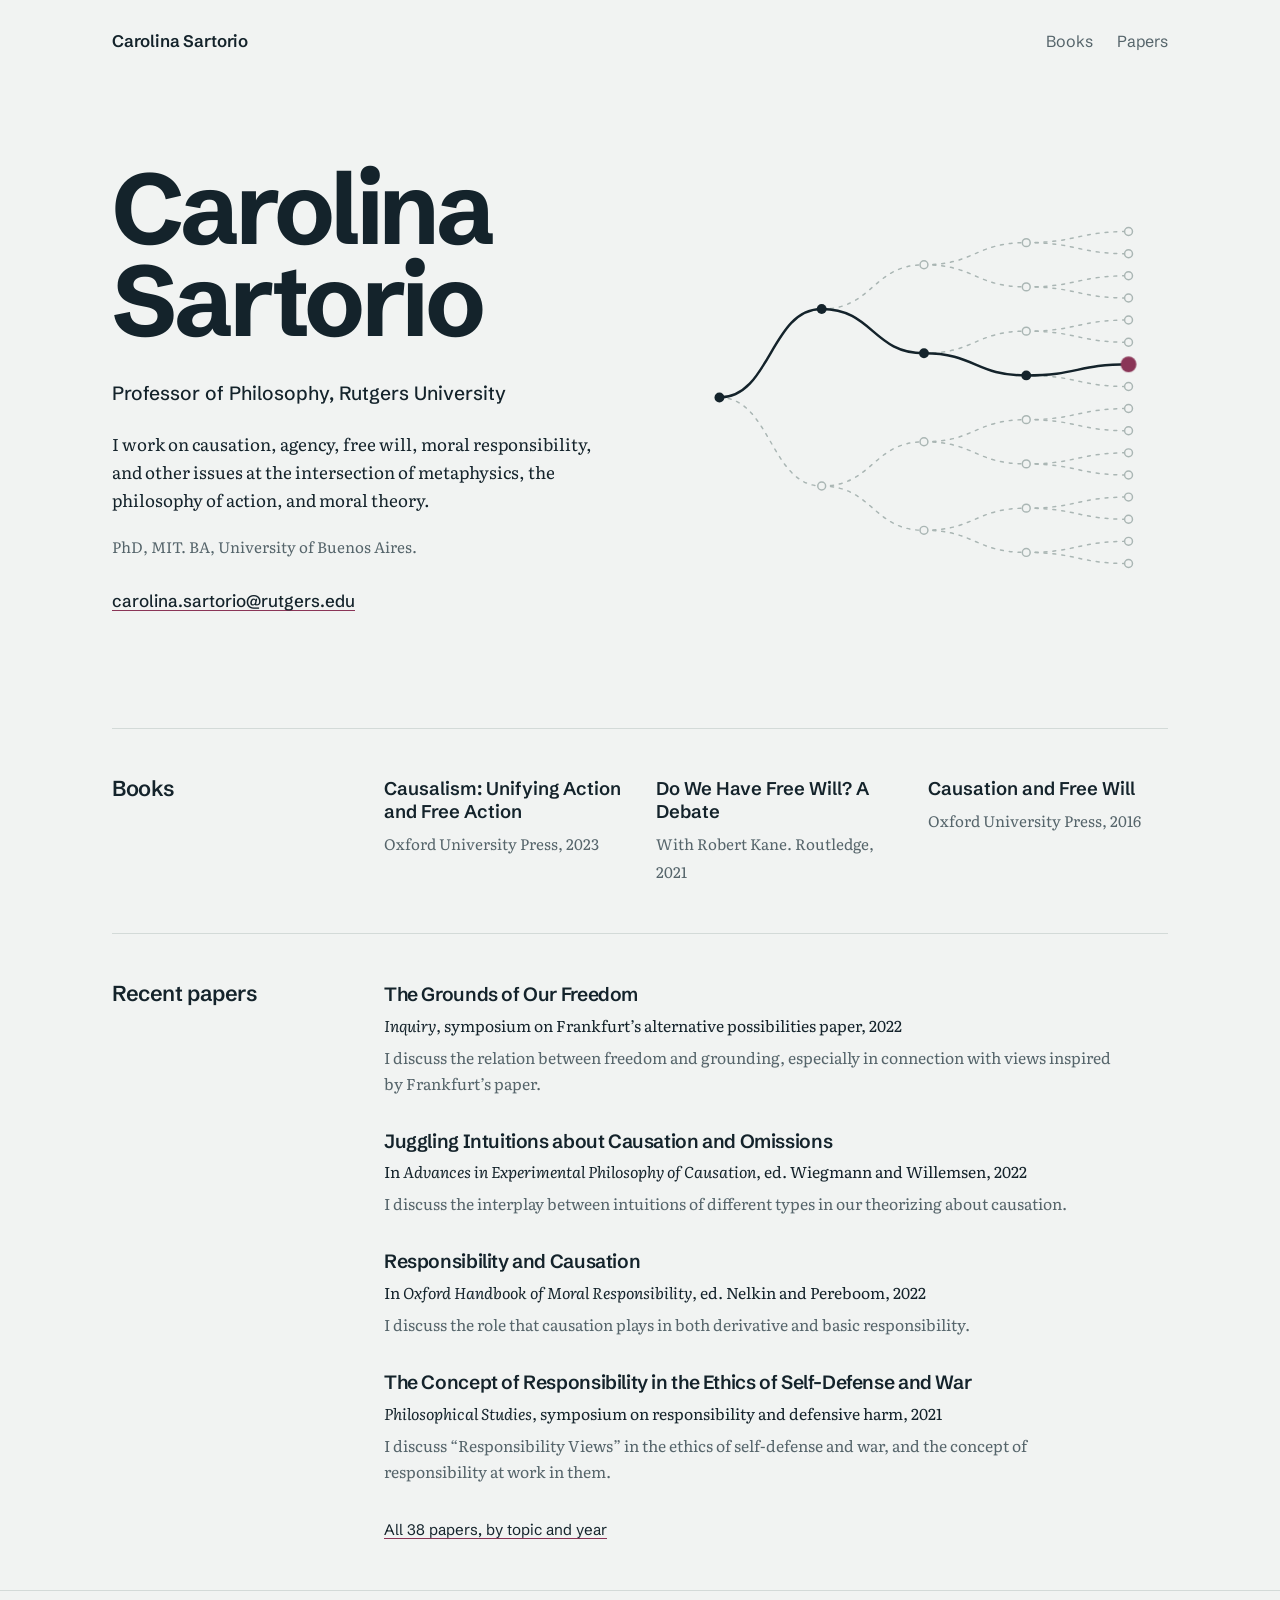
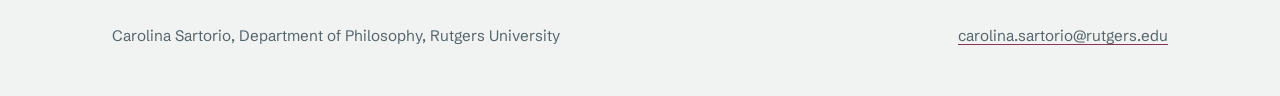
==== index.html @ 1786aeda "Initial site: home, books, and papers pages Co-Authored-By: Claude Opus 5.5 <noreply@anthropic.com> " ====
<!doctype html>
<html lang="en">
<head>
<meta charset="utf-8">
<meta name="viewport" content="width=device-width, initial-scale=1">
<title>Carolina Sartorio</title>
<meta name="description" content="Carolina Sartorio, Professor of Philosophy at Rutgers University. Causation, agency, free will, and moral responsibility.">
<meta property="og:title" content="Carolina Sartorio">
<meta property="og:description" content="Carolina Sartorio, Professor of Philosophy at Rutgers University. Causation, agency, free will, and moral responsibility.">
<meta name="color-scheme" content="light dark">
<link rel="icon" href="favicon.svg" type="image/svg+xml">
<link rel="preconnect" href="https://fonts.googleapis.com">
<link rel="preconnect" href="https://fonts.gstatic.com" crossorigin>
<link href="https://fonts.googleapis.com/css2?family=Literata:ital,opsz,wght@0,7..72,400;0,7..72,500;1,7..72,400&family=Schibsted+Grotesk:wght@400;500;600;700&display=swap" rel="stylesheet">
<link rel="stylesheet" href="style.css">
</head>
<body>
<a class="skip" href="#main">Skip to content</a>
<header class="site-header">
  <div class="wrap">
    <a class="site-name" href="index.html" aria-current="page">Carolina Sartorio</a>
    <nav class="site-nav" aria-label="Main"><a href="books.html">Books</a><a href="papers.html">Papers</a></nav>
  </div>
</header>
<main id="main" class="wrap">

<section class="hero">
  <div>
    <h1>Carolina<br>Sartorio</h1>
    <p class="role">Professor of Philosophy, Rutgers University</p>
    <p class="bio">I work on causation, agency, free will, moral responsibility, and other issues at the intersection of metaphysics, the philosophy of action, and moral theory.</p>
    <p class="degrees">PhD, MIT. BA, University of Buenos Aires.</p>
    <p class="email"><a href="mailto:carolina.sartorio@rutgers.edu">carolina.sartorio@rutgers.edu</a></p>
  </div>
  <svg class="paths" viewBox="0 0 492 420" role="img" aria-labelledby="paths-title">
  <title id="paths-title">A branching tree of possible courses of events, with the one actual sequence drawn solid through it.</title>
  <path class="alt" d="M36 210.0 C88.0 210.0 88.0 300.0 140 300.0"/><path class="alt" d="M140 120.0 C192.0 120.0 192.0 75.0 244 75.0"/><path class="alt" d="M140 300.0 C192.0 300.0 192.0 255.0 244 255.0"/><path class="alt" d="M140 300.0 C192.0 300.0 192.0 345.0 244 345.0"/><path class="alt" d="M244 75.0 C296.0 75.0 296.0 52.5 348 52.5"/><path class="alt" d="M244 75.0 C296.0 75.0 296.0 97.5 348 97.5"/><path class="alt" d="M244 165.0 C296.0 165.0 296.0 142.5 348 142.5"/><path class="alt" d="M244 255.0 C296.0 255.0 296.0 232.5 348 232.5"/><path class="alt" d="M244 255.0 C296.0 255.0 296.0 277.5 348 277.5"/><path class="alt" d="M244 345.0 C296.0 345.0 296.0 322.5 348 322.5"/><path class="alt" d="M244 345.0 C296.0 345.0 296.0 367.5 348 367.5"/><path class="alt" d="M348 52.5 C400.0 52.5 400.0 41.2 452 41.2"/><path class="alt" d="M348 52.5 C400.0 52.5 400.0 63.8 452 63.8"/><path class="alt" d="M348 97.5 C400.0 97.5 400.0 86.2 452 86.2"/><path class="alt" d="M348 97.5 C400.0 97.5 400.0 108.8 452 108.8"/><path class="alt" d="M348 142.5 C400.0 142.5 400.0 131.2 452 131.2"/><path class="alt" d="M348 142.5 C400.0 142.5 400.0 153.8 452 153.8"/><path class="alt" d="M348 187.5 C400.0 187.5 400.0 198.8 452 198.8"/><path class="alt" d="M348 232.5 C400.0 232.5 400.0 221.2 452 221.2"/><path class="alt" d="M348 232.5 C400.0 232.5 400.0 243.8 452 243.8"/><path class="alt" d="M348 277.5 C400.0 277.5 400.0 266.2 452 266.2"/><path class="alt" d="M348 277.5 C400.0 277.5 400.0 288.8 452 288.8"/><path class="alt" d="M348 322.5 C400.0 322.5 400.0 311.2 452 311.2"/><path class="alt" d="M348 322.5 C400.0 322.5 400.0 333.8 452 333.8"/><path class="alt" d="M348 367.5 C400.0 367.5 400.0 356.2 452 356.2"/><path class="alt" d="M348 367.5 C400.0 367.5 400.0 378.8 452 378.8"/>
  <circle class="alt-node" cx="140" cy="300.0" r="4"/><circle class="alt-node" cx="244" cy="75.0" r="4"/><circle class="alt-node" cx="244" cy="255.0" r="4"/><circle class="alt-node" cx="244" cy="345.0" r="4"/><circle class="alt-node" cx="348" cy="52.5" r="4"/><circle class="alt-node" cx="348" cy="97.5" r="4"/><circle class="alt-node" cx="348" cy="142.5" r="4"/><circle class="alt-node" cx="348" cy="232.5" r="4"/><circle class="alt-node" cx="348" cy="277.5" r="4"/><circle class="alt-node" cx="348" cy="322.5" r="4"/><circle class="alt-node" cx="348" cy="367.5" r="4"/><circle class="alt-node" cx="452" cy="41.2" r="4"/><circle class="alt-node" cx="452" cy="63.8" r="4"/><circle class="alt-node" cx="452" cy="86.2" r="4"/><circle class="alt-node" cx="452" cy="108.8" r="4"/><circle class="alt-node" cx="452" cy="131.2" r="4"/><circle class="alt-node" cx="452" cy="153.8" r="4"/><circle class="alt-node" cx="452" cy="198.8" r="4"/><circle class="alt-node" cx="452" cy="221.2" r="4"/><circle class="alt-node" cx="452" cy="243.8" r="4"/><circle class="alt-node" cx="452" cy="266.2" r="4"/><circle class="alt-node" cx="452" cy="288.8" r="4"/><circle class="alt-node" cx="452" cy="311.2" r="4"/><circle class="alt-node" cx="452" cy="333.8" r="4"/><circle class="alt-node" cx="452" cy="356.2" r="4"/><circle class="alt-node" cx="452" cy="378.8" r="4"/>
  <path class="act act-draw" pathLength="1" d="M36 210.0 C88.0 210.0 88.0 120.0 140 120.0 C192.0 120.0 192.0 165.0 244 165.0 C296.0 165.0 296.0 187.5 348 187.5 C400.0 187.5 400.0 176.2 452 176.2"/>
  <circle class="act-node" cx="36" cy="210.0" r="5"/><circle class="act-node" cx="140" cy="120.0" r="5"/><circle class="act-node" cx="244" cy="165.0" r="5"/><circle class="act-node" cx="348" cy="187.5" r="5"/>
  <circle class="end-node" cx="452" cy="176.2" r="8"/>
</svg>
</section>

<section class="section" aria-labelledby="books-h">
  <h2 id="books-h"><a href="books.html">Books</a></h2>
  <div>
    <ul class="shelf"><li><a href="books.html#causalism"><span class="t">Causalism: Unifying Action and Free Action</span><span class="m">Oxford University Press, 2023</span></a></li><li><a href="books.html#debate"><span class="t">Do We Have Free Will? A Debate</span><span class="m">With Robert Kane. Routledge, 2021</span></a></li><li><a href="books.html#causation-free-will"><span class="t">Causation and Free Will</span><span class="m">Oxford University Press, 2016</span></a></li></ul>
  </div>
</section>

<section class="section" aria-labelledby="papers-h">
  <h2 id="papers-h"><a href="papers.html">Recent papers</a></h2>
  <div>
    <ul class="papers">
      <li class="paper" data-topics="free will" data-search="the grounds of our freedom inquiry, symposium on frankfurt’s alternative possibilities paper i discuss the relation between freedom and grounding, especially in connection with views inspired by frankfurt’s paper. free will">
        <h3><a href="https://sites.rutgers.edu/carolina-sartorio/wp-content/uploads/sites/924/2022/11/Grounds-Freedom.pdf">The Grounds of Our Freedom</a></h3>
        <p class="venue"><i>Inquiry</i>, symposium on Frankfurt’s alternative possibilities paper, 2022</p>
        <p class="note">I discuss the relation between freedom and grounding, especially in connection with views inspired by Frankfurt’s paper.</p>
        
      </li>
      <li class="paper" data-topics="causation|omissions" data-search="juggling intuitions about causation and omissions in advances in experimental philosophy of causation, ed. wiegmann and willemsen i discuss the interplay between intuitions of different types in our theorizing about causation. causation omissions">
        <h3><a href="https://sites.rutgers.edu/carolina-sartorio/wp-content/uploads/sites/924/2022/11/Juggling-Intuitions.pdf">Juggling Intuitions about Causation and Omissions</a></h3>
        <p class="venue">In <i>Advances in Experimental Philosophy of Causation</i>, ed. Wiegmann and Willemsen, 2022</p>
        <p class="note">I discuss the interplay between intuitions of different types in our theorizing about causation.</p>
        
      </li>
      <li class="paper" data-topics="responsibility|causation" data-search="responsibility and causation in oxford handbook of moral responsibility, ed. nelkin and pereboom i discuss the role that causation plays in both derivative and basic responsibility. responsibility causation">
        <h3><a href="https://sites.rutgers.edu/carolina-sartorio/wp-content/uploads/sites/924/2022/11/Responsibility-Causation.pdf">Responsibility and Causation</a></h3>
        <p class="venue">In <i>Oxford Handbook of Moral Responsibility</i>, ed. Nelkin and Pereboom, 2022</p>
        <p class="note">I discuss the role that causation plays in both derivative and basic responsibility.</p>
        
      </li>
      <li class="paper" data-topics="responsibility|ethics" data-search="the concept of responsibility in the ethics of self-defense and war philosophical studies, symposium on responsibility and defensive harm i discuss “responsibility views” in the ethics of self-defense and war, and the concept of responsibility at work in them. responsibility ethics">
        <h3><a href="https://sites.rutgers.edu/carolina-sartorio/wp-content/uploads/sites/924/2022/11/Concept-Responsibility.pdf">The Concept of Responsibility in the Ethics of Self-Defense and War</a></h3>
        <p class="venue"><i>Philosophical Studies</i>, symposium on responsibility and defensive harm, 2021</p>
        <p class="note">I discuss “Responsibility Views” in the ethics of self-defense and war, and the concept of responsibility at work in them.</p>
        
      </li>

    </ul>
    <p class="more"><a href="papers.html">All 38 papers, by topic and year</a></p>
  </div>
</section>

</main>
<footer class="site-footer">
  <div class="wrap">
    <span>Carolina Sartorio, Department of Philosophy, Rutgers University</span>
    <a href="mailto:carolina.sartorio@rutgers.edu">carolina.sartorio@rutgers.edu</a>
  </div>
</footer>

</body>
</html>
---- style.css ----
/* Carolina Sartorio — site styles */

:root {
  --paper: #f1f3f2;
  --surface: #ffffff;
  --ink: #14232b;
  --muted: #56656b;
  --accent: #8a3557;
  --rule: #d3dad8;
  --ghost: #aab6b4;

  --sans: "Schibsted Grotesk", "Helvetica Neue", Arial, sans-serif;
  --serif: "Literata", Georgia, "Times New Roman", serif;

  --measure: 40rem;
  --gutter: clamp(1rem, 4vw, 3rem);
}

@media (prefers-color-scheme: dark) {
  :root {
    --paper: #11191d;
    --surface: #182328;
    --ink: #e4ebe9;
    --muted: #9aa9ad;
    --accent: #e39bb9;
    --rule: #2a383e;
    --ghost: #4b5c62;
  }
}

*, *::before, *::after { box-sizing: border-box; }

html { -webkit-text-size-adjust: 100%; }

body {
  margin: 0;
  background: var(--paper);
  color: var(--ink);
  font-family: var(--serif);
  font-size: 1.0625rem;
  line-height: 1.65;
  font-optical-sizing: auto;
}

a { color: inherit; text-decoration-color: var(--accent); text-decoration-thickness: 1px; text-underline-offset: 0.2em; }
a:hover { color: var(--accent); }
:focus-visible { outline: 2px solid var(--accent); outline-offset: 3px; border-radius: 2px; }

.skip { position: absolute; left: -999px; top: 0; background: var(--ink); color: var(--paper); padding: 0.5rem 1rem; z-index: 10; }
.skip:focus { left: 1rem; top: 1rem; }

.wrap { max-width: 72rem; margin: 0 auto; padding: 0 var(--gutter); }

/* Header */
.site-header .wrap {
  display: flex; align-items: baseline; justify-content: space-between; gap: 1rem;
  padding-top: 1.5rem; padding-bottom: 1.5rem;
  font-family: var(--sans);
}
.site-name { font-weight: 600; font-size: 1.05rem; text-decoration: none; letter-spacing: -0.01em; }
.site-nav { display: flex; gap: 1.5rem; font-size: 1rem; }
.site-nav a { text-decoration: none; color: var(--muted); padding: 0.25rem 0; }
.site-nav a:hover { color: var(--ink); }
.site-nav a[aria-current="page"] { color: var(--ink); box-shadow: inset 0 -2px 0 var(--accent); }

main { padding-bottom: 5rem; }

/* Type */
h1, h2, h3 { font-family: var(--sans); font-weight: 600; letter-spacing: -0.02em; line-height: 1.15; margin: 0; }
.page-title { font-size: clamp(2.25rem, 6vw, 3.5rem); margin: 3rem 0 1rem; }
.lede { color: var(--muted); max-width: var(--measure); margin: 0 0 3rem; }

/* Home hero */
.hero {
  display: grid; grid-template-columns: minmax(0, 1fr); gap: 2rem;
  padding: 3rem 0 4rem;
  align-items: center;
}
@media (min-width: 900px) {
  .hero { grid-template-columns: minmax(0, 1.05fr) minmax(0, 1fr); gap: 4rem; padding: 5rem 0 6rem; }
}
.hero h1 {
  font-size: clamp(3rem, 9vw, 6.25rem);
  font-weight: 700;
  letter-spacing: -0.045em;
  line-height: 0.92;
  margin-bottom: 2rem;
}
.hero .role { font-family: var(--sans); font-size: 1.2rem; font-weight: 500; margin: 0 0 1.25rem; }
.hero .bio { max-width: 34rem; margin: 0 0 1.25rem; }
.hero .degrees { color: var(--muted); font-size: 0.95rem; margin: 0 0 1.75rem; }
.hero .email { font-family: var(--sans); font-weight: 500; }

/* Signature diagram: the actual sequence among possible ones */
.paths { width: 100%; height: auto; max-width: 34rem; justify-self: center; display: block; }
.paths .alt { stroke: var(--ghost); stroke-width: 1.5; stroke-dasharray: 3 6; fill: none; stroke-linecap: round; }
.paths .alt-node { fill: var(--paper); stroke: var(--ghost); stroke-width: 1.5; }
.paths .act { stroke: var(--ink); stroke-width: 2.5; fill: none; stroke-linecap: round; }
.paths .act-node { fill: var(--ink); }
.paths .end-node { fill: var(--accent); }
.paths .act-draw { stroke-dasharray: 1; stroke-dashoffset: 1; animation: draw 2.4s cubic-bezier(.6,.05,.3,1) .3s forwards; }
.paths .end-node { opacity: 0; animation: appear .4s ease 2.5s forwards; }
@keyframes draw { to { stroke-dashoffset: 0; } }
@keyframes appear { to { opacity: 1; } }
@media (prefers-reduced-motion: reduce) {
  .paths .act-draw { animation: none; stroke-dashoffset: 0; }
  .paths .end-node { animation: none; opacity: 1; }
}

/* Home sections */
.section { border-top: 1px solid var(--rule); padding: 3rem 0; display: grid; gap: 1.5rem; }
@media (min-width: 900px) { .section { grid-template-columns: 14rem minmax(0, 1fr); gap: 3rem; } }
.section > h2 { font-size: 1.35rem; }
.section > h2 a { text-decoration: none; }
.section .more { font-family: var(--sans); font-size: 0.95rem; margin: 1.5rem 0 0; }

.shelf { list-style: none; margin: 0; padding: 0; display: grid; gap: 2rem; }
@media (min-width: 700px) { .shelf { grid-template-columns: repeat(3, minmax(0, 1fr)); } }
.shelf a { text-decoration: none; display: block; }
.shelf .t { font-family: var(--sans); font-weight: 600; font-size: 1.15rem; line-height: 1.25; display: block; margin-bottom: 0.35rem; }
.shelf a:hover .t { color: var(--accent); }
.shelf .m { color: var(--muted); font-size: 0.95rem; }

/* Papers */
.filters { display: flex; flex-wrap: wrap; gap: 0.5rem 0.5rem; align-items: center; margin-bottom: 1rem; font-family: var(--sans); }
.chip {
  font: inherit; font-size: 0.95rem; color: var(--ink); background: transparent;
  border: 1px solid var(--rule); border-radius: 999px; padding: 0.35rem 0.9rem; cursor: pointer;
}
.chip:hover { border-color: var(--ink); }
.chip[aria-pressed="true"] { background: var(--ink); color: var(--paper); border-color: var(--ink); }
.search {
  font: inherit; font-family: var(--sans); font-size: 1rem; color: var(--ink);
  background: var(--surface); border: 1px solid var(--rule); border-radius: 6px;
  padding: 0.6rem 0.85rem; width: 100%; max-width: 26rem; margin-bottom: 1rem;
}
.search::placeholder { color: var(--muted); }
.count { font-family: var(--sans); color: var(--muted); font-size: 0.95rem; margin: 0 0 2rem; }

.year-group { display: grid; gap: 0.5rem; border-top: 1px solid var(--rule); padding: 1.75rem 0 0.75rem; }
@media (min-width: 900px) { .year-group { grid-template-columns: 8rem minmax(0, 1fr); gap: 2rem; } }
.year { font-family: var(--sans); font-weight: 700; font-size: 1.5rem; letter-spacing: -0.02em; color: var(--muted); line-height: 1.2; }
@media (min-width: 900px) { .year { position: sticky; top: 1rem; align-self: start; } }
.papers { list-style: none; margin: 0; padding: 0; }
.paper { margin: 0 0 2rem; max-width: 46rem; }
.paper h3 { font-size: 1.2rem; line-height: 1.3; margin-bottom: 0.35rem; }
.paper h3 a { text-decoration: none; }
.paper h3 a:hover { text-decoration: underline; }
.paper .venue { margin: 0 0 0.4rem; font-size: 0.98rem; }
.paper .note { margin: 0; color: var(--muted); font-size: 0.98rem; }
.paper .tags { margin: 0.5rem 0 0; font-family: var(--sans); font-size: 0.85rem; color: var(--muted); display: flex; gap: 0.75rem; flex-wrap: wrap; }
.empty { font-family: var(--sans); color: var(--muted); }
[hidden] { display: none !important; }

/* Books */
.book { border-top: 1px solid var(--rule); padding: 3rem 0; display: grid; gap: 1rem; }
@media (min-width: 900px) { .book { grid-template-columns: 8rem minmax(0, 1fr); gap: 2rem; } }
.book h2 { font-size: clamp(1.6rem, 3.5vw, 2.25rem); margin-bottom: 0.5rem; }
.book .pub { font-family: var(--sans); color: var(--muted); margin: 0 0 1.25rem; }
.book .desc { max-width: var(--measure); margin: 0 0 1.25rem; }
.book .links { font-family: var(--sans); display: flex; gap: 1.25rem; flex-wrap: wrap; margin: 0 0 1rem; }
.book details { max-width: var(--measure); margin-top: 1rem; }
.book summary { font-family: var(--sans); font-weight: 500; cursor: pointer; padding: 0.25rem 0; }
.book summary:hover { color: var(--accent); }
.book details h3 { font-size: 1rem; margin: 1.25rem 0 0.5rem; }
.book details ul { margin: 0; padding-left: 1.1rem; }
.book details li { margin-bottom: 0.3rem; }

/* Footer */
.site-footer { border-top: 1px solid var(--rule); }
.site-footer .wrap { padding-top: 2rem; padding-bottom: 3rem; display: flex; flex-wrap: wrap; justify-content: space-between; gap: 1rem; font-family: var(--sans); font-size: 0.95rem; color: var(--muted); }
.site-footer a { color: var(--muted); }
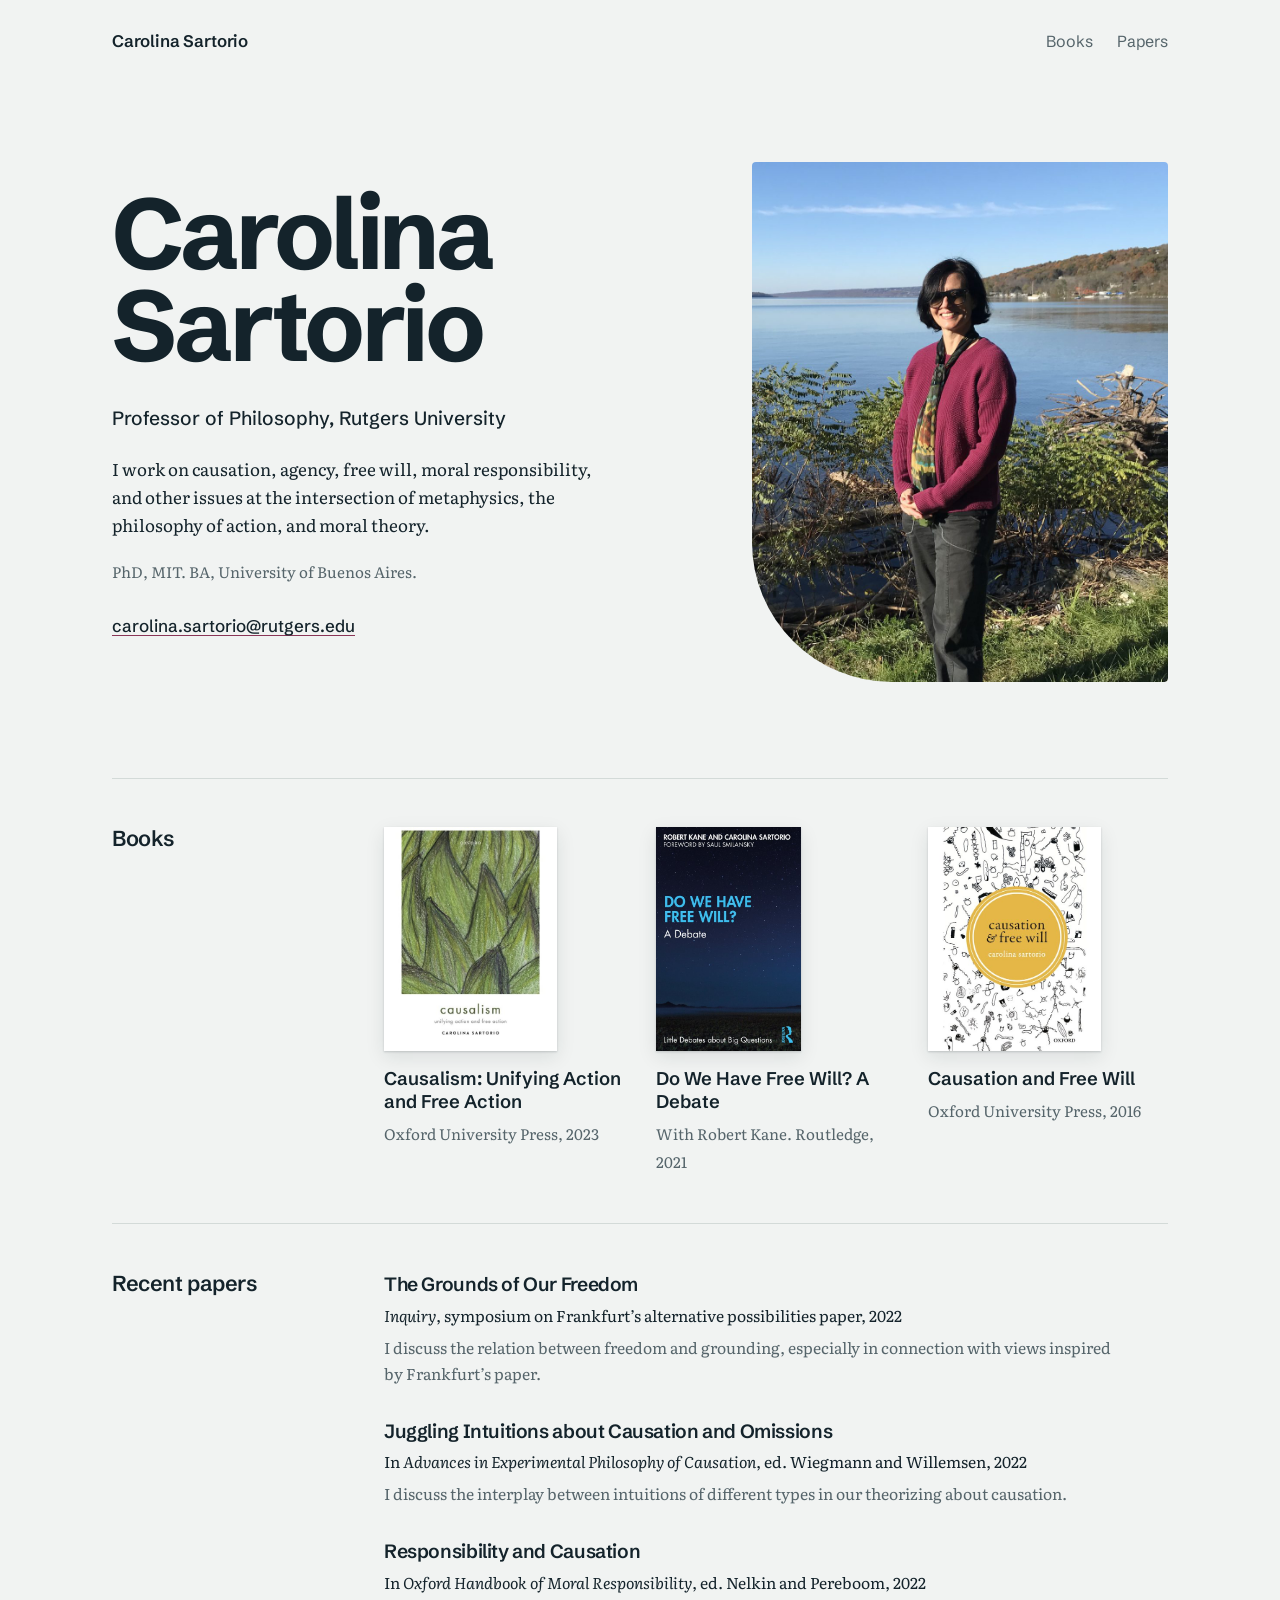
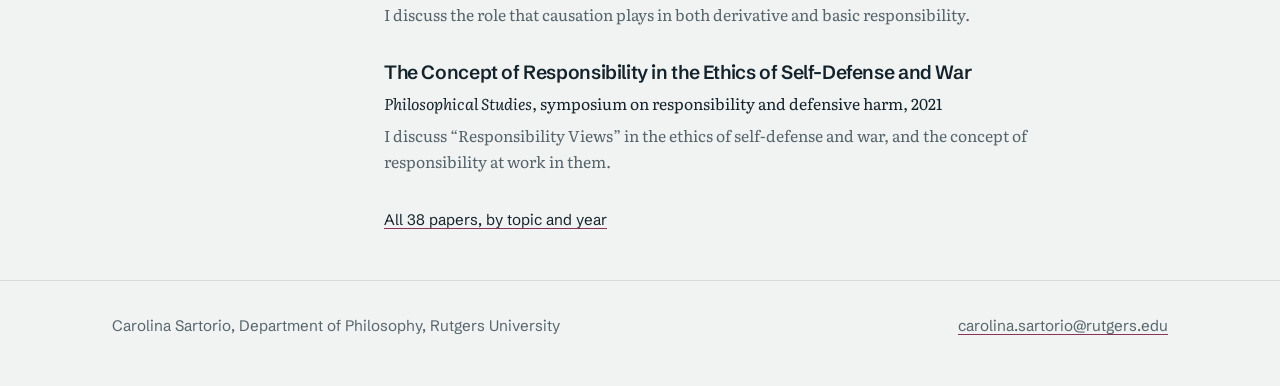
==== commit 730a9284: "Add portrait and book covers Co-Authored-By: Claude Opus 5.5 <noreply@anthropic.com> Claude-Session:" ====
--- a/index.html
+++ b/index.html
@@ -32,20 +32,13 @@
     <p class="degrees">PhD, MIT. BA, University of Buenos Aires.</p>
     <p class="email"><a href="mailto:carolina.sartorio@rutgers.edu">carolina.sartorio@rutgers.edu</a></p>
   </div>
-  <svg class="paths" viewBox="0 0 492 420" role="img" aria-labelledby="paths-title">
-  <title id="paths-title">A branching tree of possible courses of events, with the one actual sequence drawn solid through it.</title>
-  <path class="alt" d="M36 210.0 C88.0 210.0 88.0 300.0 140 300.0"/><path class="alt" d="M140 120.0 C192.0 120.0 192.0 75.0 244 75.0"/><path class="alt" d="M140 300.0 C192.0 300.0 192.0 255.0 244 255.0"/><path class="alt" d="M140 300.0 C192.0 300.0 192.0 345.0 244 345.0"/><path class="alt" d="M244 75.0 C296.0 75.0 296.0 52.5 348 52.5"/><path class="alt" d="M244 75.0 C296.0 75.0 296.0 97.5 348 97.5"/><path class="alt" d="M244 165.0 C296.0 165.0 296.0 142.5 348 142.5"/><path class="alt" d="M244 255.0 C296.0 255.0 296.0 232.5 348 232.5"/><path class="alt" d="M244 255.0 C296.0 255.0 296.0 277.5 348 277.5"/><path class="alt" d="M244 345.0 C296.0 345.0 296.0 322.5 348 322.5"/><path class="alt" d="M244 345.0 C296.0 345.0 296.0 367.5 348 367.5"/><path class="alt" d="M348 52.5 C400.0 52.5 400.0 41.2 452 41.2"/><path class="alt" d="M348 52.5 C400.0 52.5 400.0 63.8 452 63.8"/><path class="alt" d="M348 97.5 C400.0 97.5 400.0 86.2 452 86.2"/><path class="alt" d="M348 97.5 C400.0 97.5 400.0 108.8 452 108.8"/><path class="alt" d="M348 142.5 C400.0 142.5 400.0 131.2 452 131.2"/><path class="alt" d="M348 142.5 C400.0 142.5 400.0 153.8 452 153.8"/><path class="alt" d="M348 187.5 C400.0 187.5 400.0 198.8 452 198.8"/><path class="alt" d="M348 232.5 C400.0 232.5 400.0 221.2 452 221.2"/><path class="alt" d="M348 232.5 C400.0 232.5 400.0 243.8 452 243.8"/><path class="alt" d="M348 277.5 C400.0 277.5 400.0 266.2 452 266.2"/><path class="alt" d="M348 277.5 C400.0 277.5 400.0 288.8 452 288.8"/><path class="alt" d="M348 322.5 C400.0 322.5 400.0 311.2 452 311.2"/><path class="alt" d="M348 322.5 C400.0 322.5 400.0 333.8 452 333.8"/><path class="alt" d="M348 367.5 C400.0 367.5 400.0 356.2 452 356.2"/><path class="alt" d="M348 367.5 C400.0 367.5 400.0 378.8 452 378.8"/>
-  <circle class="alt-node" cx="140" cy="300.0" r="4"/><circle class="alt-node" cx="244" cy="75.0" r="4"/><circle class="alt-node" cx="244" cy="255.0" r="4"/><circle class="alt-node" cx="244" cy="345.0" r="4"/><circle class="alt-node" cx="348" cy="52.5" r="4"/><circle class="alt-node" cx="348" cy="97.5" r="4"/><circle class="alt-node" cx="348" cy="142.5" r="4"/><circle class="alt-node" cx="348" cy="232.5" r="4"/><circle class="alt-node" cx="348" cy="277.5" r="4"/><circle class="alt-node" cx="348" cy="322.5" r="4"/><circle class="alt-node" cx="348" cy="367.5" r="4"/><circle class="alt-node" cx="452" cy="41.2" r="4"/><circle class="alt-node" cx="452" cy="63.8" r="4"/><circle class="alt-node" cx="452" cy="86.2" r="4"/><circle class="alt-node" cx="452" cy="108.8" r="4"/><circle class="alt-node" cx="452" cy="131.2" r="4"/><circle class="alt-node" cx="452" cy="153.8" r="4"/><circle class="alt-node" cx="452" cy="198.8" r="4"/><circle class="alt-node" cx="452" cy="221.2" r="4"/><circle class="alt-node" cx="452" cy="243.8" r="4"/><circle class="alt-node" cx="452" cy="266.2" r="4"/><circle class="alt-node" cx="452" cy="288.8" r="4"/><circle class="alt-node" cx="452" cy="311.2" r="4"/><circle class="alt-node" cx="452" cy="333.8" r="4"/><circle class="alt-node" cx="452" cy="356.2" r="4"/><circle class="alt-node" cx="452" cy="378.8" r="4"/>
-  <path class="act act-draw" pathLength="1" d="M36 210.0 C88.0 210.0 88.0 120.0 140 120.0 C192.0 120.0 192.0 165.0 244 165.0 C296.0 165.0 296.0 187.5 348 187.5 C400.0 187.5 400.0 176.2 452 176.2"/>
-  <circle class="act-node" cx="36" cy="210.0" r="5"/><circle class="act-node" cx="140" cy="120.0" r="5"/><circle class="act-node" cx="244" cy="165.0" r="5"/><circle class="act-node" cx="348" cy="187.5" r="5"/>
-  <circle class="end-node" cx="452" cy="176.2" r="8"/>
-</svg>
+  <figure class="portrait"><img src="img/carolina.jpg" alt="Carolina Sartorio by a lake in autumn" width="960" height="1200"></figure>
 </section>
 
 <section class="section" aria-labelledby="books-h">
   <h2 id="books-h"><a href="books.html">Books</a></h2>
   <div>
-    <ul class="shelf"><li><a href="books.html#causalism"><span class="t">Causalism: Unifying Action and Free Action</span><span class="m">Oxford University Press, 2023</span></a></li><li><a href="books.html#debate"><span class="t">Do We Have Free Will? A Debate</span><span class="m">With Robert Kane. Routledge, 2021</span></a></li><li><a href="books.html#causation-free-will"><span class="t">Causation and Free Will</span><span class="m">Oxford University Press, 2016</span></a></li></ul>
+    <ul class="shelf"><li><a href="books.html#causalism"><img class="cover" src="img/causalism.jpg" alt="" width="480" height="621" loading="lazy"><span class="t">Causalism: Unifying Action and Free Action</span><span class="m">Oxford University Press, 2023</span></a></li><li><a href="books.html#debate"><img class="cover" src="img/do-we-have-free-will.jpg" alt="" width="480" height="741" loading="lazy"><span class="t">Do We Have Free Will? A Debate</span><span class="m">With Robert Kane. Routledge, 2021</span></a></li><li><a href="books.html#causation-free-will"><img class="cover" src="img/causation-and-free-will.jpg" alt="" width="480" height="621" loading="lazy"><span class="t">Causation and Free Will</span><span class="m">Oxford University Press, 2016</span></a></li></ul>
   </div>
 </section>
 
--- a/style.css
+++ b/style.css
@@ -91,8 +91,13 @@
 .hero .degrees { color: var(--muted); font-size: 0.95rem; margin: 0 0 1.75rem; }
 .hero .email { font-family: var(--sans); font-weight: 500; }
 
+/* Portrait */
+.portrait { margin: 0; justify-self: center; width: 100%; max-width: 26rem; }
+.portrait img { display: block; width: 100%; height: auto; border-radius: 4px 4px 4px 140px; }
+@media (min-width: 900px) { .portrait { justify-self: end; } }
+
 /* Signature diagram: the actual sequence among possible ones */
-.paths { width: 100%; height: auto; max-width: 34rem; justify-self: center; display: block; }
+.paths { width: 100%; height: auto; max-width: 24rem; display: block; }
 .paths .alt { stroke: var(--ghost); stroke-width: 1.5; stroke-dasharray: 3 6; fill: none; stroke-linecap: round; }
 .paths .alt-node { fill: var(--paper); stroke: var(--ghost); stroke-width: 1.5; }
 .paths .act { stroke: var(--ink); stroke-width: 2.5; fill: none; stroke-linecap: round; }
@@ -117,11 +122,17 @@
 .shelf { list-style: none; margin: 0; padding: 0; display: grid; gap: 2rem; }
 @media (min-width: 700px) { .shelf { grid-template-columns: repeat(3, minmax(0, 1fr)); } }
 .shelf a { text-decoration: none; display: block; }
+.shelf .cover { display: block; height: 14rem; width: auto; max-width: 100%; margin-bottom: 1rem; box-shadow: 0 1px 2px rgba(20,35,43,.18), 0 6px 18px rgba(20,35,43,.10); }
 .shelf .t { font-family: var(--sans); font-weight: 600; font-size: 1.15rem; line-height: 1.25; display: block; margin-bottom: 0.35rem; }
 .shelf a:hover .t { color: var(--accent); }
 .shelf .m { color: var(--muted); font-size: 0.95rem; }
 
 /* Papers */
+.page-head { display: grid; gap: 1rem; align-items: end; margin-bottom: 1rem; }
+.page-head .lede { margin-bottom: 1rem; }
+@media (min-width: 900px) { .page-head { grid-template-columns: minmax(0, 1fr) 22rem; gap: 3rem; } }
+@media (max-width: 899px) { .page-head .paths { max-width: 16rem; } }
+
 .filters { display: flex; flex-wrap: wrap; gap: 0.5rem 0.5rem; align-items: center; margin-bottom: 1rem; font-family: var(--sans); }
 .chip {
   font: inherit; font-size: 0.95rem; color: var(--ink); background: transparent;
@@ -154,7 +165,8 @@
 
 /* Books */
 .book { border-top: 1px solid var(--rule); padding: 3rem 0; display: grid; gap: 1rem; }
-@media (min-width: 900px) { .book { grid-template-columns: 8rem minmax(0, 1fr); gap: 2rem; } }
+@media (min-width: 900px) { .book { grid-template-columns: 12rem minmax(0, 1fr); gap: 3rem; } }
+.book .cover { display: block; width: 100%; max-width: 12rem; height: auto; box-shadow: 0 1px 2px rgba(20,35,43,.18), 0 6px 18px rgba(20,35,43,.10); }
 .book h2 { font-size: clamp(1.6rem, 3.5vw, 2.25rem); margin-bottom: 0.5rem; }
 .book .pub { font-family: var(--sans); color: var(--muted); margin: 0 0 1.25rem; }
 .book .desc { max-width: var(--measure); margin: 0 0 1.25rem; }
